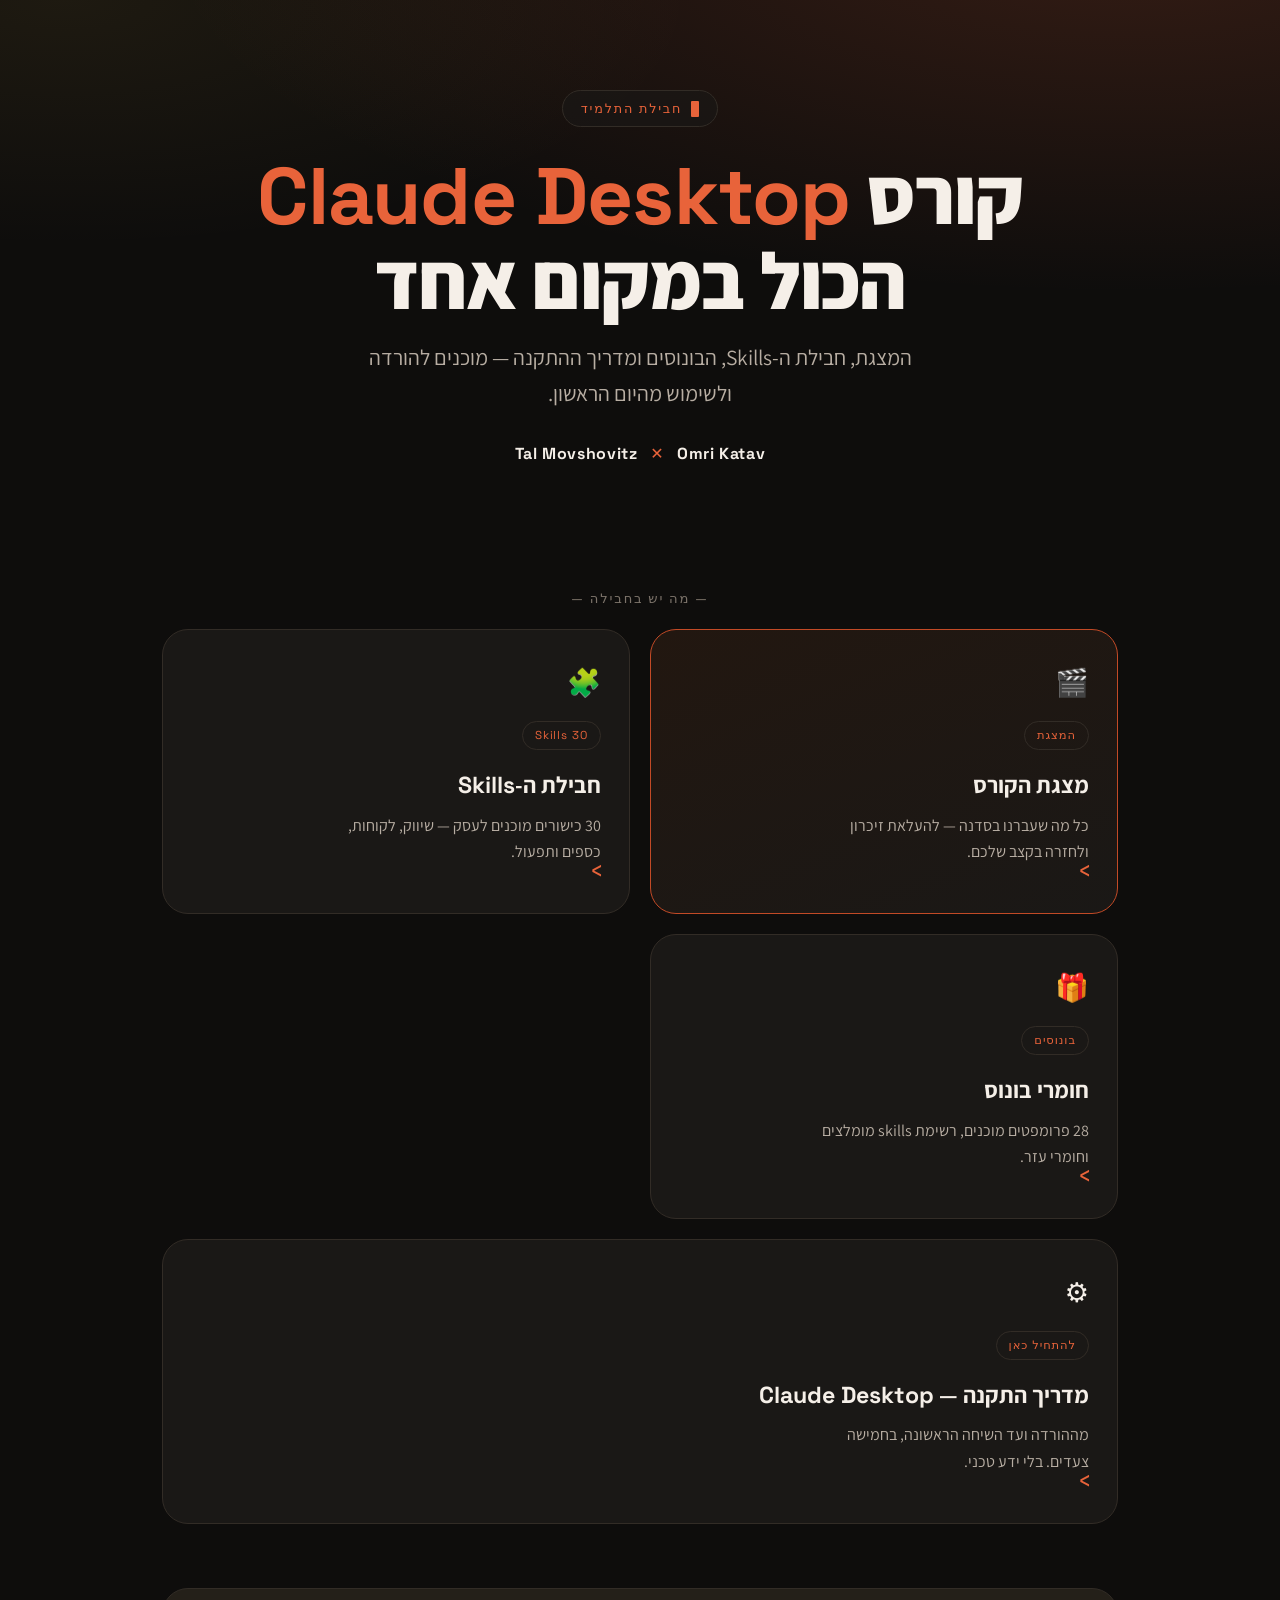
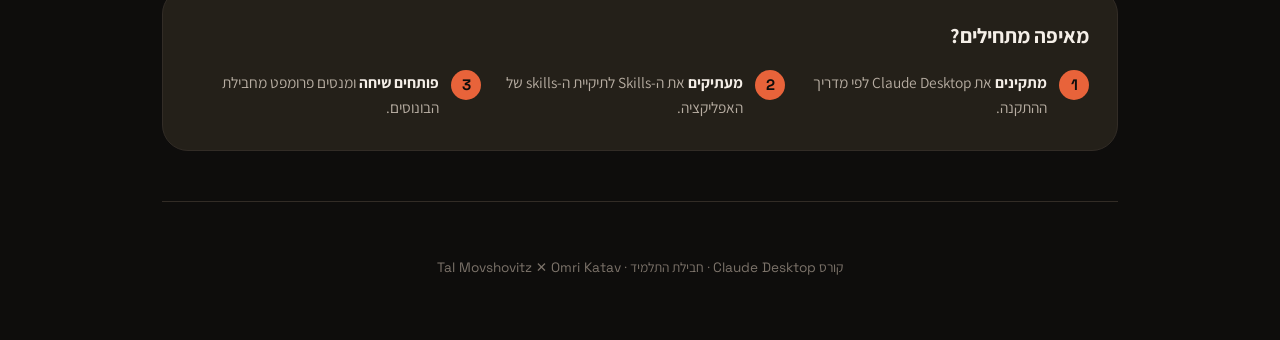
==== index.html @ d8fe192e "Claude Desktop course: presentation, 30 skills, fonts, bonuses, landing Co-Authored-By: Claude Opus " ====
<!DOCTYPE html>
<html lang="he" dir="rtl">
<head>
<meta charset="UTF-8">
<meta name="viewport" content="width=device-width, initial-scale=1.0">
<title>קורס Claude Desktop — חבילת התלמיד</title>
<meta name="description" content="חבילת התלמיד לקורס Claude Desktop — מצגת, חבילת Skills, בונוסים ומדריך התקנה. Tal Movshovitz ✕ Omri Katav.">
<link rel="preconnect" href="https://fonts.googleapis.com">
<link rel="preconnect" href="https://fonts.gstatic.com" crossorigin>
<link href="https://fonts.googleapis.com/css2?family=Assistant:wght@400;500;600;700;800&family=Space+Grotesk:wght@500;600;700&display=swap" rel="stylesheet">
<style>
  :root{
    --bg:#0E0D0C; --bg-elev:#1A1816; --bg-elev-2:#242019; --line:#322C26;
    --accent:#E8633A; --accent-soft:#F0875F; --accent-deep:#C24A26; --accent-2:#F2C14E;
    --text:#F5EFE8; --text-dim:#B8AEA3; --text-faint:#7C736A;
    --r-sm:10px; --r-md:16px; --r-lg:26px; --r-pill:999px;
    --shadow-accent:0 18px 50px -12px rgba(232,99,58,.35);
    --shadow-soft:0 12px 40px -16px rgba(0,0,0,.6);
    --font-he:"Assistant",system-ui,sans-serif; --font-d:"Space Grotesk",system-ui,sans-serif;
  }
  *{box-sizing:border-box;margin:0;padding:0}
  html{direction:rtl;scroll-behavior:smooth}
  body{font-family:var(--font-he);background:var(--bg);color:var(--text);line-height:1.65;
    min-height:100vh;overflow-x:hidden;
    background-image:radial-gradient(130% 70% at 88% -8%,rgba(232,99,58,.18),transparent 58%),
                     radial-gradient(90% 50% at 5% 0%,rgba(242,193,78,.07),transparent 55%);
    background-attachment:fixed}
  .wrap{max-width:1000px;margin-inline:auto;padding:0 22px}

  /* HERO */
  .hero{padding:90px 0 56px;text-align:center}
  .eyebrow{display:inline-flex;align-items:center;gap:9px;font-family:var(--font-d);font-size:.8rem;
    letter-spacing:.14em;text-transform:uppercase;color:var(--accent);border:1px solid var(--line);
    border-radius:var(--r-pill);padding:7px 18px;margin-bottom:26px;background:rgba(26,24,22,.6)}
  .caret{width:8px;height:16px;background:var(--accent);animation:blink 1.1s steps(2) infinite;border-radius:1px}
  @keyframes blink{50%{opacity:0}}
  h1{font-size:clamp(2.4rem,7vw,5rem);font-weight:800;line-height:1.05;letter-spacing:-.01em;margin-bottom:18px}
  h1 .latin{font-family:var(--font-d);font-weight:700}
  h1 .hl{color:var(--accent)}
  .tag{color:var(--text-dim);font-size:clamp(1.05rem,2.4vw,1.35rem);max-width:54ch;margin-inline:auto 0;margin-inline:auto}
  .by{margin-top:30px;font-family:var(--font-d);font-size:1rem;color:var(--text-faint);letter-spacing:.04em}
  .by b{color:var(--text)}
  .by .x{color:var(--accent);margin:0 8px}

  /* CARDS */
  .section-label{font-family:var(--font-d);font-size:.82rem;letter-spacing:.14em;text-transform:uppercase;
    color:var(--text-faint);margin:64px 0 20px;text-align:center}
  .grid{display:grid;grid-template-columns:repeat(2,1fr);gap:20px}
  .card{display:block;text-decoration:none;color:inherit;background:var(--bg-elev);
    border:1px solid var(--line);border-radius:var(--r-lg);padding:30px 28px;position:relative;
    overflow:hidden;transition:transform .18s ease,border-color .18s ease,box-shadow .18s ease}
  .card::after{content:"›";position:absolute;inset-inline-start:26px;bottom:24px;font-family:var(--font-d);
    font-size:1.6rem;color:var(--accent);transition:transform .18s ease}
  .card:hover{transform:translateY(-4px);border-color:var(--accent);box-shadow:var(--shadow-accent)}
  .card:hover::after{transform:translateX(-6px)}
  .card .ico{font-size:1.7rem;margin-bottom:16px;display:block}
  .card h3{font-size:1.45rem;font-weight:700;margin-bottom:8px}
  .card h3 .latin{font-family:var(--font-d)}
  .card p{color:var(--text-dim);font-size:1rem;max-width:34ch;margin-bottom:18px}
  .card.primary{background:linear-gradient(160deg,#221710,var(--bg-elev));border-color:var(--accent-deep)}
  .card.wide{grid-column:1 / -1}
  .pill{display:inline-block;font-family:var(--font-d);font-size:.72rem;letter-spacing:.08em;
    color:var(--accent);border:1px solid var(--line);border-radius:var(--r-pill);padding:4px 12px;
    margin-bottom:16px}

  /* STEPS strip */
  .start{margin-top:64px;background:var(--bg-elev-2);border:1px solid var(--line);
    border-radius:var(--r-lg);padding:30px 28px}
  .start h2{font-size:1.3rem;margin-bottom:16px}
  .steps{display:flex;flex-wrap:wrap;gap:14px}
  .pstep{flex:1 1 200px;display:flex;gap:12px;align-items:flex-start}
  .pstep .n{flex:none;width:30px;height:30px;border-radius:var(--r-pill);background:var(--accent);
    color:var(--bg);font-family:var(--font-d);font-weight:700;display:grid;place-items:center;font-size:.95rem}
  .pstep span{color:var(--text-dim);font-size:.96rem}
  .pstep b{color:var(--text)}

  footer{text-align:center;color:var(--text-faint);font-size:.85rem;padding:54px 0 60px;margin-top:50px;
    border-top:1px solid var(--line)}
  footer .latin{font-family:var(--font-d)}

  @media(max-width:680px){
    .grid{grid-template-columns:1fr}
    .hero{padding:64px 0 40px}
    .card.wide{grid-column:auto}
  }
</style>
</head>
<body>
<div class="wrap">

  <section class="hero">
    <span class="eyebrow"><span class="caret"></span> חבילת התלמיד</span>
    <h1>קורס <span class="latin hl">Claude Desktop</span><br>הכול במקום אחד</h1>
    <p class="tag">המצגת, חבילת ה-Skills, הבונוסים ומדריך ההתקנה — מוכנים להורדה ולשימוש מהיום הראשון.</p>
    <p class="by"><b>Tal Movshovitz</b> <span class="x">✕</span> <b>Omri Katav</b></p>
  </section>

  <div class="section-label">— מה יש בחבילה —</div>

  <div class="grid">
    <a class="card primary" href="presentation/index.html">
      <span class="ico">🎬</span>
      <span class="pill">המצגת</span>
      <h3>מצגת הקורס</h3>
      <p>כל מה שעברנו בסדנה — להעלאת זיכרון ולחזרה בקצב שלכם.</p>
    </a>

    <a class="card" href="skills/">
      <span class="ico">🧩</span>
      <span class="pill">30 Skills</span>
      <h3>חבילת ה-<span class="latin">Skills</span></h3>
      <p>30 כישורים מוכנים לעסק — שיווק, לקוחות, כספים ותפעול.</p>
    </a>

    <a class="card" href="bonuses/">
      <span class="ico">🎁</span>
      <span class="pill">בונוסים</span>
      <h3>חומרי בונוס</h3>
      <p>28 פרומפטים מוכנים, רשימת skills מומלצים וחומרי עזר.</p>
    </a>

    <a class="card wide" href="bonuses/install-guide.html">
      <span class="ico">⚙️</span>
      <span class="pill">להתחיל כאן</span>
      <h3>מדריך התקנה — <span class="latin">Claude Desktop</span></h3>
      <p>מההורדה ועד השיחה הראשונה, בחמישה צעדים. בלי ידע טכני.</p>
    </a>
  </div>

  <div class="start">
    <h2>מאיפה מתחילים?</h2>
    <div class="steps">
      <div class="pstep"><div class="n">1</div><span><b>מתקינים</b> את Claude Desktop לפי מדריך ההתקנה.</span></div>
      <div class="pstep"><div class="n">2</div><span><b>מעתיקים</b> את ה-Skills לתיקיית ה-skills של האפליקציה.</span></div>
      <div class="pstep"><div class="n">3</div><span><b>פותחים שיחה</b> ומנסים פרומפט מחבילת הבונוסים.</span></div>
    </div>
  </div>

  <footer>
    קורס <span class="latin">Claude Desktop</span> · חבילת התלמיד · <span class="latin">Tal Movshovitz ✕ Omri Katav</span>
  </footer>

</div>
</body>
</html>
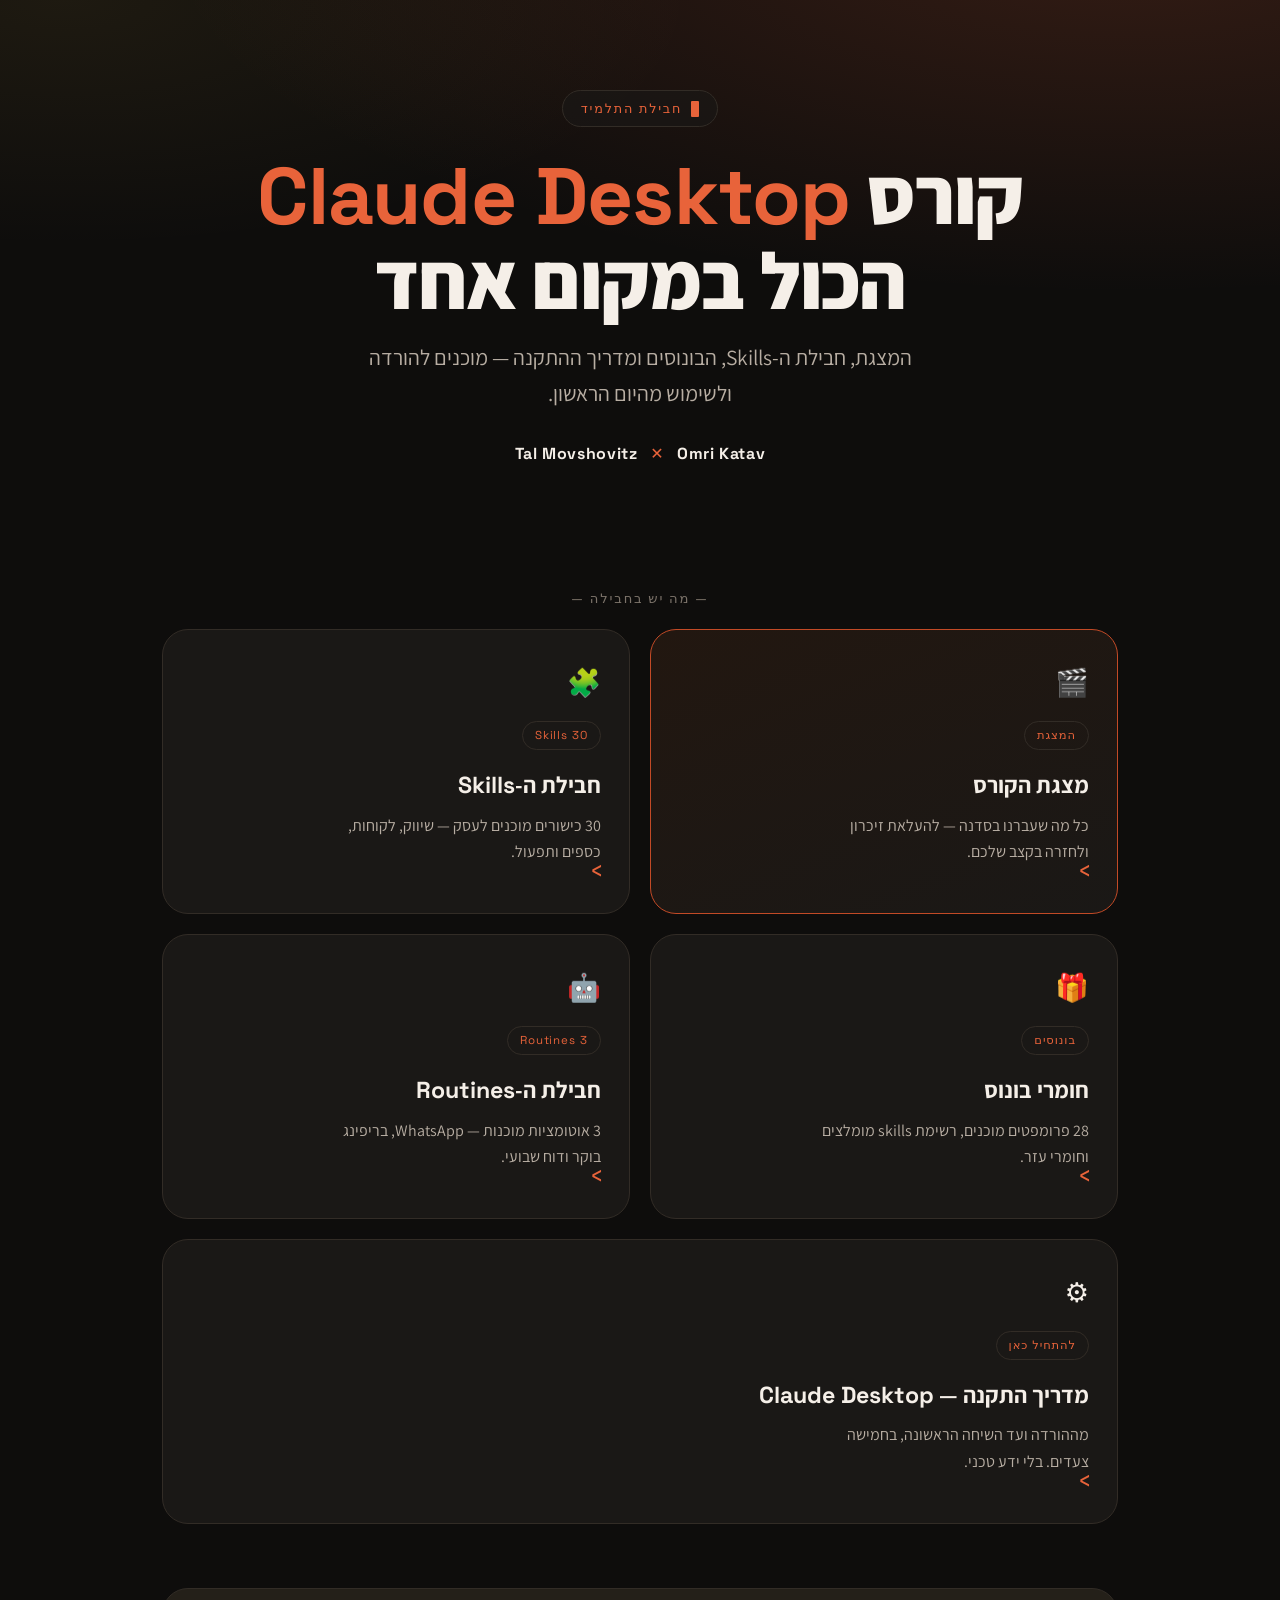
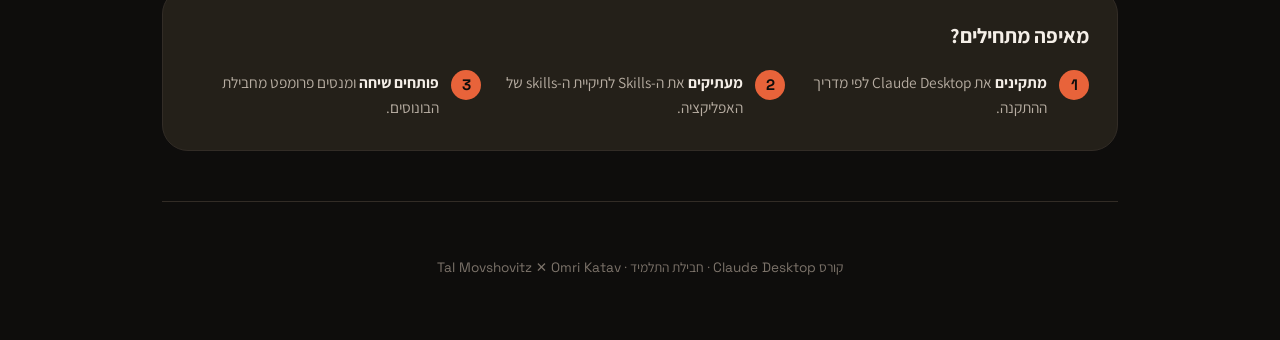
==== commit 191ca96d: "Polish: 3 routine slides (Green-API flagship), fix LIVE-slide whitespace/overlap/RTL, steppers+card " ====
--- a/index.html
+++ b/index.html
@@ -119,6 +119,13 @@
       <p>28 פרומפטים מוכנים, רשימת skills מומלצים וחומרי עזר.</p>
     </a>
 
+    <a class="card" href="bonuses/routines-pack.md">
+      <span class="ico">🤖</span>
+      <span class="pill">3 Routines</span>
+      <h3>חבילת ה-<span class="latin">Routines</span></h3>
+      <p>3 אוטומציות מוכנות — WhatsApp, בריפינג בוקר ודוח שבועי.</p>
+    </a>
+
     <a class="card wide" href="bonuses/install-guide.html">
       <span class="ico">⚙️</span>
       <span class="pill">להתחיל כאן</span>
